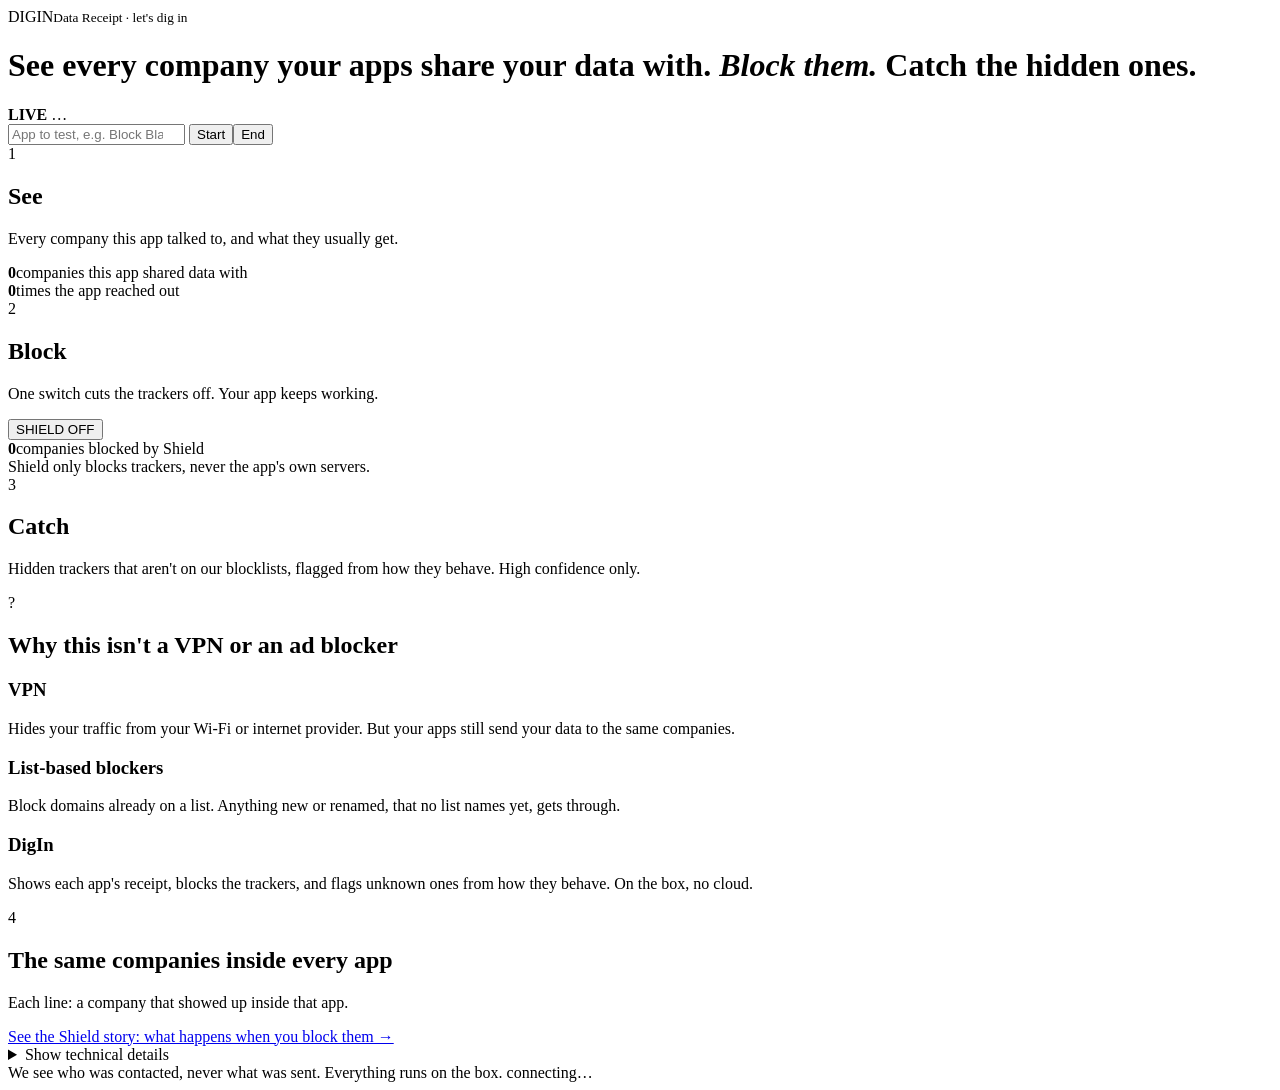
==== dashboard/static/new.html @ 271fd0d8 "New consumer page at /static/new.html (front end only) See / Block / Catch story, VPN-vs-blocker car" ====
<!doctype html>
<html lang="en">
<head>
<meta charset="utf-8">
<meta name="viewport" content="width=device-width, initial-scale=1">
<title>DigIn · Data Receipt</title>
<link rel="stylesheet" href="/static/css/new.css">
</head>
<body>
<header class="hero">
  <div class="brand">DIGIN<small>Data Receipt · let's dig in</small></div>
  <h1>See every company your apps share your data with. <em>Block them.</em> <strong>Catch the hidden ones.</strong></h1>
  <div class="now">
    <span id="live" class="live"><i></i><b>LIVE</b></span>
    <span class="app" id="app-name">…</span>
    <span class="meta" id="app-meta"></span>
  </div>
  <div class="session">
    <input id="app" placeholder="App to test, e.g. Block Blast" list="apps">
    <datalist id="apps"><option>Block Blast</option><option>Subway Surfers</option><option>Knife hit</option></datalist>
    <button id="start">Start</button><button id="end" class="ghost">End</button>
  </div>
</header>

<main>
  <section class="step" id="see">
    <div class="step-head"><span class="n">1</span><div><h2>See</h2><p>Every company this app talked to, and what they usually get.</p></div></div>
    <div class="see">
      <div class="receipt" id="receipt"></div>
      <div class="big-stats">
        <div class="bs red"><b id="s-companies">0</b><span>companies this app shared data with</span></div>
        <div class="bs"><b id="s-lookups">0</b><span>times the app reached out</span></div>
      </div>
    </div>
  </section>

  <section class="step" id="block">
    <div class="step-head"><span class="n">2</span><div><h2>Block</h2><p>One switch cuts the trackers off. Your app keeps working.</p></div></div>
    <div class="shield-row">
      <button id="shield" class="shield off" aria-pressed="false"><span class="knob"></span><span class="lbl">SHIELD OFF</span></button>
      <div class="bs green"><b id="s-blocked">0</b><span>companies blocked by Shield</span></div>
      <div class="works" id="works">Shield only blocks trackers, never the app's own servers.</div>
    </div>
  </section>

  <section class="step" id="catch">
    <div class="step-head"><span class="n">3</span><div><h2>Catch</h2><p>Hidden trackers that aren't on our blocklists, flagged from how they behave. High confidence only.</p></div></div>
    <div id="caught"></div>
  </section>

  <section class="step" id="why">
    <div class="step-head"><span class="n">?</span><div><h2>Why this isn't a VPN or an ad blocker</h2></div></div>
    <div class="why">
      <div class="col"><h3>VPN</h3><p>Hides your traffic from your Wi-Fi or internet provider. But your apps still send your data to the same companies.</p></div>
      <div class="col"><h3>List-based blockers</h3><p>Block domains already on a list. Anything new or renamed, that no list names yet, gets through.</p></div>
      <div class="col us"><h3>DigIn</h3><p>Shows each app's receipt, blocks the trackers, and flags unknown ones from how they behave. On the box, no cloud.</p></div>
    </div>
  </section>

  <section class="step" id="web-step">
    <div class="step-head"><span class="n">4</span><div><h2>The same companies inside every app</h2><p>Each line: a company that showed up inside that app.</p></div></div>
    <div id="web"></div>
  </section>

  <a class="story-btn" href="/story">See the Shield story: what happens when you block them →</a>

  <details class="tech">
    <summary>Show technical details</summary>
    <div class="feed" id="feed"></div>
  </details>
</main>
<footer>We see who was contacted, never what was sent. Everything runs on the box. <span id="conn" class="conn"><i></i><span>connecting…</span></span></footer>
<script type="module" src="/static/js/new.js"></script>
</body>
</html>
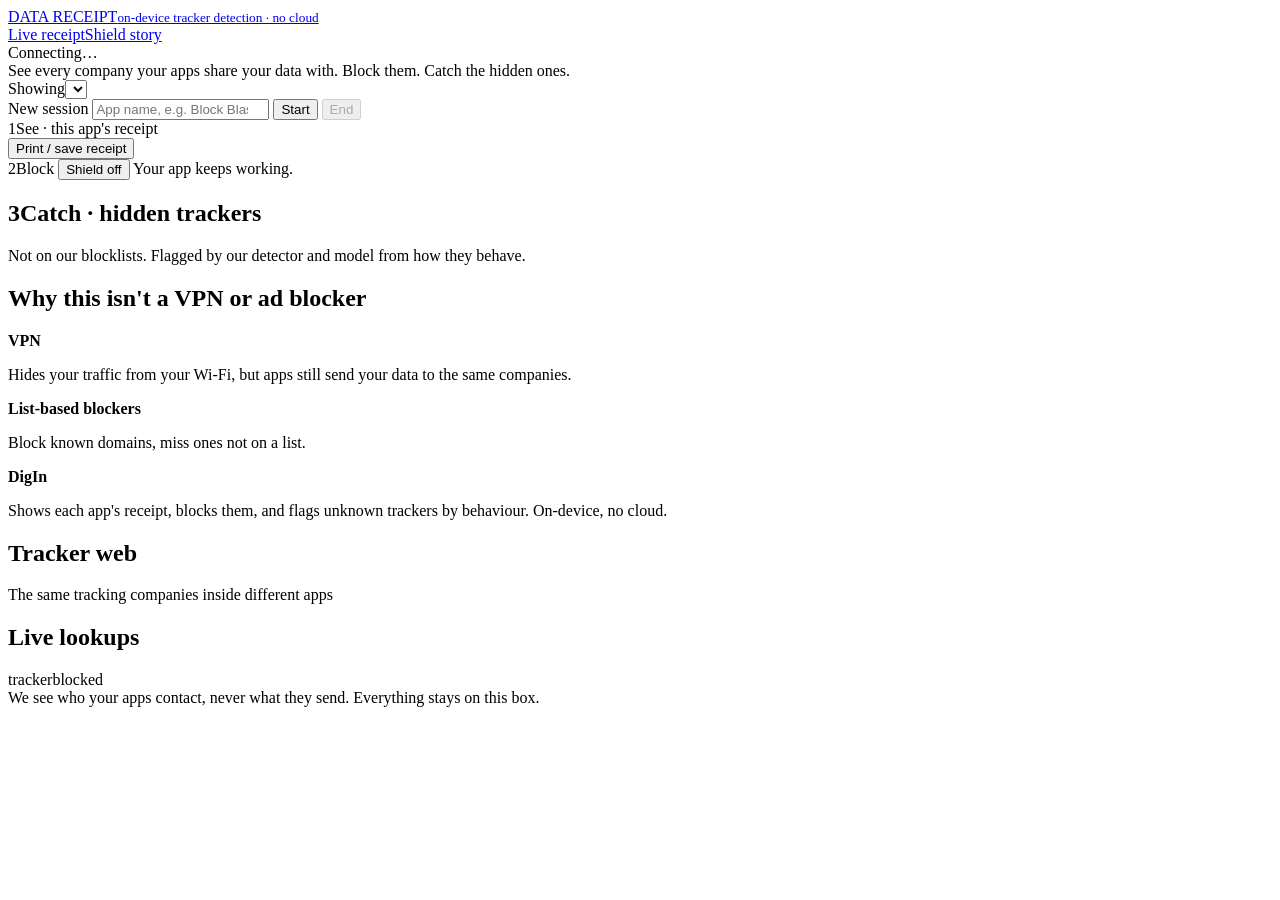
==== commit fa6bceb9: "/static/new.html: old dashboard layout + headline, numbered See/Block/Catch, plain counters, VPN car" ====
--- a/dashboard/static/new.html
+++ b/dashboard/static/new.html
@@ -4,72 +4,77 @@
 <meta charset="utf-8">
 <meta name="viewport" content="width=device-width, initial-scale=1">
 <title>DigIn · Data Receipt</title>
+<link rel="stylesheet" href="/static/css/app.css">
 <link rel="stylesheet" href="/static/css/new.css">
 </head>
 <body>
-<header class="hero">
-  <div class="brand">DIGIN<small>Data Receipt · let's dig in</small></div>
-  <h1>See every company your apps share your data with. <em>Block them.</em> <strong>Catch the hidden ones.</strong></h1>
-  <div class="now">
-    <span id="live" class="live"><i></i><b>LIVE</b></span>
-    <span class="app" id="app-name">…</span>
-    <span class="meta" id="app-meta"></span>
-  </div>
-  <div class="session">
-    <input id="app" placeholder="App to test, e.g. Block Blast" list="apps">
-    <datalist id="apps"><option>Block Blast</option><option>Subway Surfers</option><option>Knife hit</option></datalist>
-    <button id="start">Start</button><button id="end" class="ghost">End</button>
+<header class="topbar">
+  <a class="brand" href="/">DATA&nbsp;RECEIPT<small>on-device tracker detection · no cloud</small></a>
+  <nav class="tabs"><a href="/static/new.html" class="active">Live receipt</a><a href="/story">Shield story</a></nav>
+  <div class="topbar-right">
+    <span class="conn" id="conn"><i></i><span>Connecting…</span></span>
   </div>
 </header>
+<div class="tagline">See every company your apps share your data with. <span class="t-green">Block them.</span> <span class="t-amber">Catch the hidden ones.</span></div>
+
+<div class="sessionbar">
+  <label class="field"><span>Showing</span><select id="session" title="Which session to show"></select></label>
+  <form class="field" id="new-session">
+    <span>New session</span>
+    <input id="app" placeholder="App name, e.g. Block Blast" list="apps" autocomplete="off" maxlength="60">
+    <datalist id="apps"><option>Block Blast</option><option>Subway Surfers</option><option>Instagram</option><option>TikTok</option></datalist>
+    <button class="primary" type="submit">Start</button>
+    <button type="button" id="end" disabled>End</button>
+  </form>
+  <span class="status" id="status"></span>
+</div>
 
 <main>
-  <section class="step" id="see">
-    <div class="step-head"><span class="n">1</span><div><h2>See</h2><p>Every company this app talked to, and what they usually get.</p></div></div>
-    <div class="see">
-      <div class="receipt" id="receipt"></div>
-      <div class="big-stats">
-        <div class="bs red"><b id="s-companies">0</b><span>companies this app shared data with</span></div>
-        <div class="bs"><b id="s-lookups">0</b><span>times the app reached out</span></div>
+  <div class="dash">
+    <section class="receipt-wrap">
+      <div class="step-label"><span class="stepn">1</span>See · this app's receipt</div>
+      <div class="paper receipt" id="receipt"></div>
+      <div class="receipt-actions noprint"><button id="print">Print / save receipt</button></div>
+    </section>
+
+    <section class="col right">
+      <div class="stats" id="stats"></div>
+
+      <div class="blockbar">
+        <span class="step-label"><span class="stepn">2</span>Block</span>
+        <button id="shield" class="switch" role="switch" aria-checked="false"><span class="track"></span><span id="shield-label">Shield off</span></button>
+        <span class="keeps">Your app keeps working.</span>
       </div>
-    </div>
-  </section>
 
-  <section class="step" id="block">
-    <div class="step-head"><span class="n">2</span><div><h2>Block</h2><p>One switch cuts the trackers off. Your app keeps working.</p></div></div>
-    <div class="shield-row">
-      <button id="shield" class="shield off" aria-pressed="false"><span class="knob"></span><span class="lbl">SHIELD OFF</span></button>
-      <div class="bs green"><b id="s-blocked">0</b><span>companies blocked by Shield</span></div>
-      <div class="works" id="works">Shield only blocks trackers, never the app's own servers.</div>
-    </div>
-  </section>
+      <div class="panel catch">
+        <div class="panel-head"><h2><span class="stepn">3</span>Catch · hidden trackers</h2><span class="hint">Not on our blocklists. Flagged by our detector and model from how they behave.</span></div>
+        <div id="flags"></div>
+      </div>
 
-  <section class="step" id="catch">
-    <div class="step-head"><span class="n">3</span><div><h2>Catch</h2><p>Hidden trackers that aren't on our blocklists, flagged from how they behave. High confidence only.</p></div></div>
-    <div id="caught"></div>
-  </section>
+      <div class="panel why">
+        <div class="panel-head"><h2>Why this isn't a VPN or ad blocker</h2></div>
+        <div class="why-cols">
+          <div><b>VPN</b><p>Hides your traffic from your Wi-Fi, but apps still send your data to the same companies.</p></div>
+          <div><b>List-based blockers</b><p>Block known domains, miss ones not on a list.</p></div>
+          <div class="us"><b>DigIn</b><p>Shows each app's receipt, blocks them, and flags unknown trackers by behaviour. On-device, no cloud.</p></div>
+        </div>
+      </div>
 
-  <section class="step" id="why">
-    <div class="step-head"><span class="n">?</span><div><h2>Why this isn't a VPN or an ad blocker</h2></div></div>
-    <div class="why">
-      <div class="col"><h3>VPN</h3><p>Hides your traffic from your Wi-Fi or internet provider. But your apps still send your data to the same companies.</p></div>
-      <div class="col"><h3>List-based blockers</h3><p>Block domains already on a list. Anything new or renamed, that no list names yet, gets through.</p></div>
-      <div class="col us"><h3>DigIn</h3><p>Shows each app's receipt, blocks the trackers, and flags unknown ones from how they behave. On the box, no cloud.</p></div>
-    </div>
-  </section>
-
-  <section class="step" id="web-step">
-    <div class="step-head"><span class="n">4</span><div><h2>The same companies inside every app</h2><p>Each line: a company that showed up inside that app.</p></div></div>
-    <div id="web"></div>
-  </section>
-
-  <a class="story-btn" href="/story">See the Shield story: what happens when you block them →</a>
-
-  <details class="tech">
-    <summary>Show technical details</summary>
-    <div class="feed" id="feed"></div>
-  </details>
+      <div class="split">
+        <div class="panel">
+          <div class="panel-head"><h2>Tracker web</h2><span class="hint">The same tracking companies inside different apps</span></div>
+          <div class="web" id="web"></div>
+        </div>
+        <div class="panel">
+          <div class="panel-head"><h2>Live lookups</h2>
+            <span class="key"><span><i style="background:var(--red)"></i>tracker</span><span><i style="background:var(--green)"></i>blocked</span></span></div>
+          <div class="feed" id="feed"></div>
+        </div>
+      </div>
+    </section>
+  </div>
 </main>
-<footer>We see who was contacted, never what was sent. Everything runs on the box. <span id="conn" class="conn"><i></i><span>connecting…</span></span></footer>
+<footer class="foot">We see who your apps contact, never what they send. Everything stays on this box.</footer>
 <script type="module" src="/static/js/new.js"></script>
 </body>
 </html>
